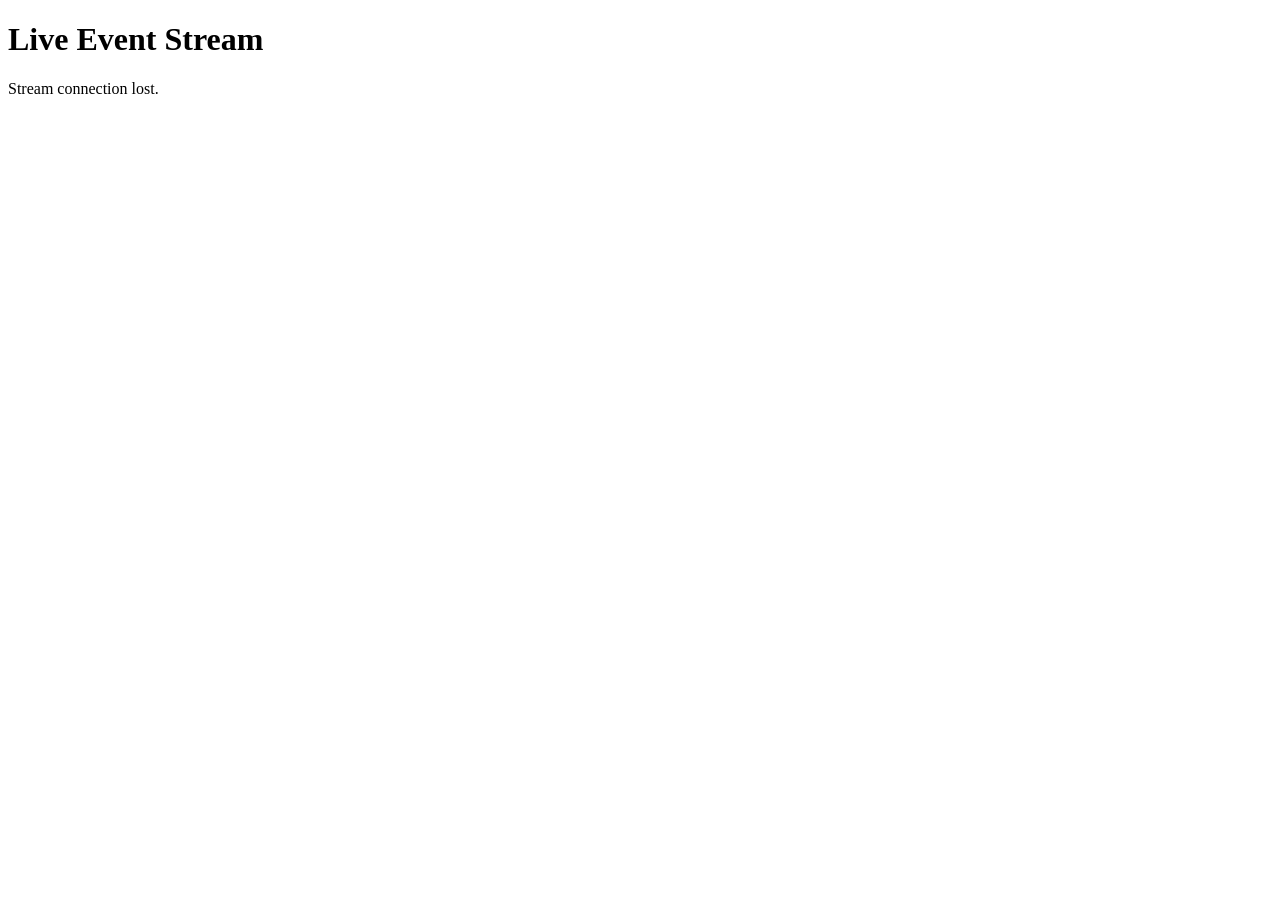
==== index.html @ 9b349e98 "1st commit" ====
<!DOCTYPE html>
<html lang="en">
<head>
  <meta charset="UTF-8" />
  <title>Streaming Events</title>
</head>
<body>
  <h1>Live Event Stream</h1>
  <div id="stream-output"></div>

  <script>
    const output = document.getElementById("stream-output");
    const source = new EventSource("http://localhost:8000/stream");

    source.onmessage = function(event) {
      const p = document.createElement("p");
      p.textContent = event.data;
      output.appendChild(p);
    };

    source.onerror = function() {
      const p = document.createElement("p");
      p.textContent = "Stream connection lost.";
      output.appendChild(p);
      source.close();
    };
  </script>
</body>
</html>
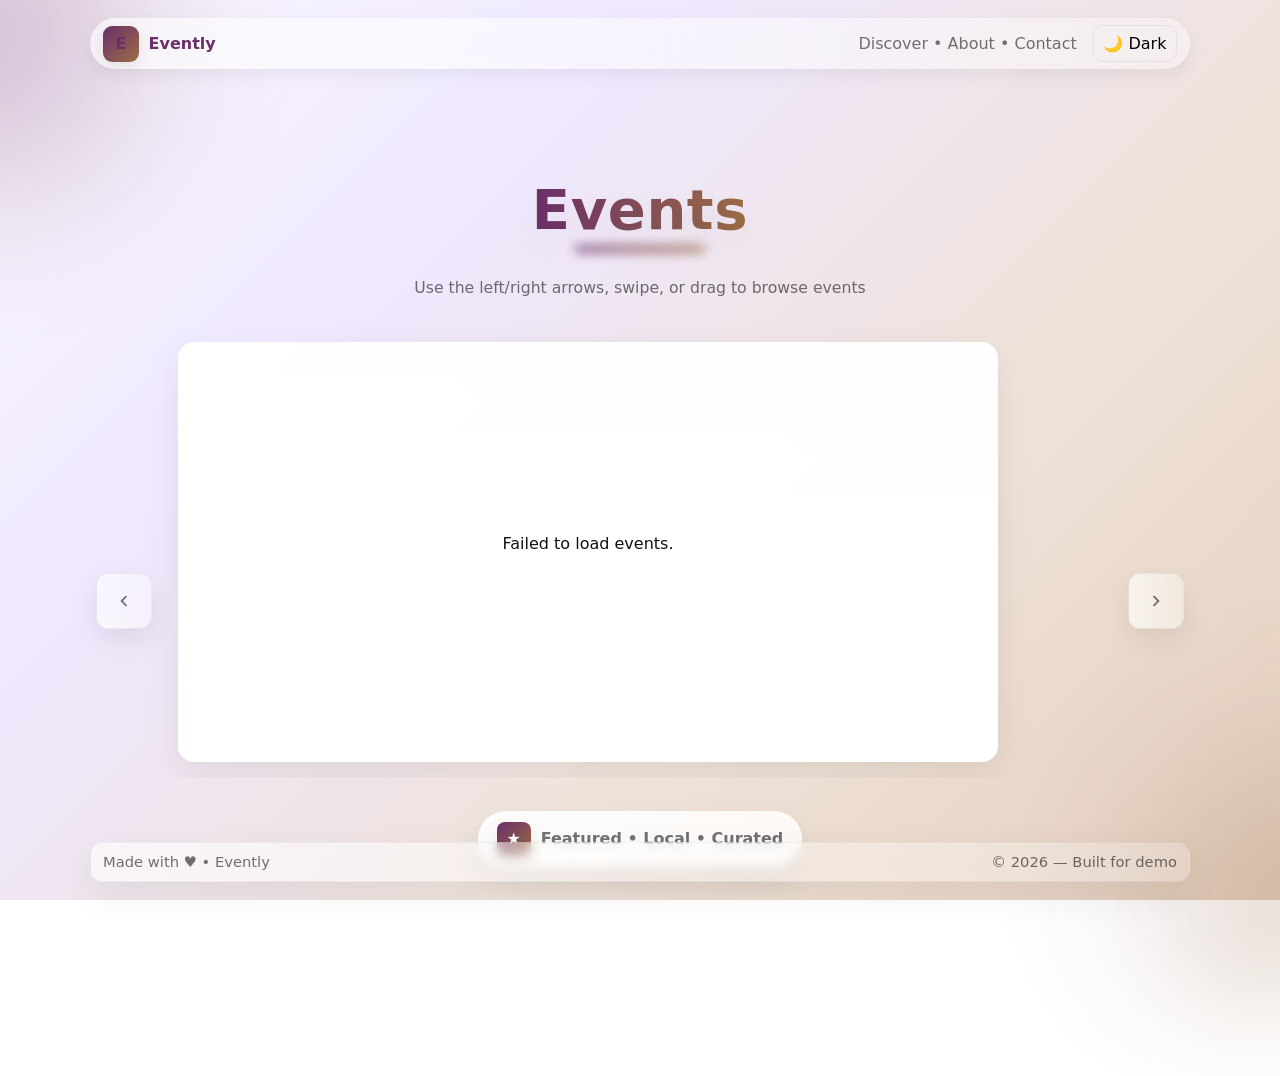
==== commit 9fc8e106: "1st commit" ====
--- a/index.html
+++ b/index.html
@@ -1,29 +1,630 @@
 <!DOCTYPE html>
 <html lang="en">
 <head>
-  <meta charset="UTF-8" />
-  <title>Streaming Events</title>
+  <meta charset="utf-8" />
+  <title>Paginated Events — Dark Mode Polished</title>
+  <meta name="viewport" content="width=device-width,initial-scale=1" />
+  <!-- Bootstrap CSS (kept for buttons, etc.) -->
+  <link href="https://cdn.jsdelivr.net/npm/bootstrap@5.3.2/dist/css/bootstrap.min.css" rel="stylesheet">
+  <style>
+    /* ====== Reset & base ====== */
+    *,*::before,*::after{box-sizing:border-box}
+    html,body{height:100%; margin:0; padding:0; -webkit-font-smoothing:antialiased; -moz-osx-font-smoothing:grayscale;}
+    html, body { overflow-y: auto; overflow-x: hidden; }
+
+    :root{
+      /* layout tokens */
+      --max-width:1100px;
+      --card-radius:16px;
+      --card-gap:1.25rem;
+      --carousel-side-padding:120px; /* updated by JS */
+
+      /* Light theme: main palette */
+      --bg-1: #fbf8ff; --bg-2: #efe8ff; --bg-3: #efe2d8; --bg-4: #e4d0bd;
+      --accent-1: #6b2f6a; --accent-2: #9b6d45;
+      --text-primary: #111111;
+      --muted-text: rgba(0,0,0,0.55);
+
+      /* Surfaces / glass */
+      --glass-bg: linear-gradient(90deg, rgba(255,255,255,0.65), rgba(255,255,255,0.38));
+      --glass-weak: linear-gradient(90deg, rgba(255,255,255,0.6), rgba(255,255,255,0.24));
+      --card-bg: linear-gradient(180deg, rgba(255,255,255,0.96), rgba(255,255,255,0.99));
+
+      /* floating accent */
+      --floating-bg: linear-gradient(90deg, rgba(255,255,255,0.92), rgba(255,255,255,0.80));
+      --floating-border: rgba(255,255,255,0.6);
+      --floating-text: var(--muted-text);
+
+      /* side arrows */
+      --side-arrow-bg: var(--glass-bg);
+      --side-arrow-border: rgba(0,0,0,0.06);
+      --side-arrow-color: var(--muted-text);
+
+      /* hero overlay / shadow */
+      --hero-overlay: linear-gradient(135deg, rgba(107,47,106,0.42) 0%, rgba(155,109,69,0.28) 60%, rgba(255,255,255,0.02) 100%);
+      --shadow: 0 12px 36px rgba(16,16,20,0.07);
+    }
+
+    /* Dark theme overrides */
+    body[data-theme="dark"]{
+      --bg-1: #070707; --bg-2: #0f0f12; --bg-3: #161616; --bg-4: #1b1b1b;
+      --accent-1: #c7b0d6; --accent-2: #8e6b50; /* softer accents in dark */
+      --text-primary: #ededed;
+      --muted-text: rgba(230,230,230,0.7);
+
+      --glass-bg: linear-gradient(90deg, rgba(255,255,255,0.04), rgba(255,255,255,0.02));
+      --glass-weak: linear-gradient(90deg, rgba(255,255,255,0.02), rgba(255,255,255,0.01));
+      --card-bg: linear-gradient(180deg, rgba(18,18,18,0.94), rgba(12,12,12,0.96));
+
+      --floating-bg: linear-gradient(90deg, rgba(22,22,22,0.82), rgba(28,28,28,0.7));
+      --floating-border: rgba(255,255,255,0.04);
+      --floating-text: rgba(230,230,230,0.9);
+
+      --side-arrow-bg: linear-gradient(90deg, rgba(22,22,22,0.72), rgba(22,22,22,0.6));
+      --side-arrow-border: rgba(255,255,255,0.04);
+      --side-arrow-color: rgba(230,230,230,0.85);
+
+      --hero-overlay: linear-gradient(135deg, rgba(0,0,0,0.55) 0%, rgba(40,40,40,0.35) 60%, rgba(0,0,0,0.02) 100%);
+      --shadow: 0 12px 36px rgba(0,0,0,0.65);
+    }
+
+    /* small transition for theme changes */
+    .theme-transition * { transition: background-color .28s ease, color .28s ease, box-shadow .28s ease, border-color .28s ease; }
+
+    /* Body, decorative blobs */
+    body {
+      font-family: system-ui, -apple-system, "Segoe UI", Roboto, "Helvetica Neue", Arial;
+      min-height:100vh;
+      color: var(--text-primary);
+      background: linear-gradient(135deg, var(--bg-1) 0%, var(--bg-2) 30%, var(--bg-3) 66%, var(--bg-4) 100%);
+      position:relative;
+    }
+    body::before, body::after { content:""; position:fixed; width:420px; height:420px; border-radius:50%; filter: blur(56px); opacity:.45; z-index:0; pointer-events:none; }
+    body::before{ left:-140px; top:-120px; background: radial-gradient(circle at 30% 30%, rgba(107,47,106,0.75), rgba(155,109,69,0.18) 50%, transparent 65%); transform:rotate(-12deg); }
+    body::after{ right:-160px; bottom:-120px; background: radial-gradient(circle at 70% 70%, rgba(155,109,69,0.65), rgba(107,47,106,0.08) 45%, transparent 70%); transform:rotate(10deg); }
+
+    /* Top strip */
+    .top-strip{
+      position: fixed; top: 18px; left: 50%; transform: translateX(-50%);
+      width: min(var(--max-width), 94vw);
+      display:flex; align-items:center; justify-content:space-between; padding:6px 12px; border-radius:999px; gap:12px; z-index:60;
+      background: var(--glass-bg);
+      box-shadow: 0 6px 18px rgba(16,16,20,0.06);
+      backdrop-filter: blur(6px);
+      border: 1px solid rgba(255,255,255,0.06);
+      color: var(--muted-text);
+    }
+    .logo{ display:flex; gap:.6rem; align-items:center; font-weight:700; color: var(--accent-1); }
+    .logo .mark{ width:36px; height:36px; border-radius:9px; background: linear-gradient(135deg,var(--accent-1),var(--accent-2)); display:inline-flex; align-items:center; justify-content:center; color:inherit; font-size:16px; box-shadow: 0 4px 14px rgba(16,16,20,0.08); }
+
+    /* Footer */
+    .footer-band{
+      position: fixed; bottom: 18px; left: 50%; transform: translateX(-50%); width: min(var(--max-width),94vw);
+      padding:8px 12px; border-radius:12px; display:flex; align-items:center; justify-content:space-between; gap:12px; z-index:60;
+      background: var(--glass-weak);
+      box-shadow: var(--shadow);
+      backdrop-filter: blur(6px);
+      border: 1px solid rgba(0,0,0,0.04);
+      color: var(--muted-text); font-size:0.92rem;
+    }
+
+    /* Page wrapper */
+    .page-wrap {
+      width: min(var(--max-width), 96vw);
+      margin: 140px auto 160px;
+      padding: 2.6rem 1.25rem;
+      display:flex; flex-direction:column; align-items:center; gap:1.1rem; z-index:5;
+    }
+
+    /* Title with proper gradient text cross-browser */
+    h1.page-title {
+      margin: 0;
+      font-weight: 800;
+      font-size: clamp(30px, 6.5vw, 56px);
+      line-height: 1;
+      letter-spacing: .6px;
+
+      background: linear-gradient(90deg, var(--accent-1), var(--accent-2));
+      -webkit-background-clip: text;
+      background-clip: text;
+      -webkit-text-fill-color: transparent;
+      color: transparent;
+
+      text-align:center;
+      padding-bottom:.6rem;
+      text-shadow: 0 12px 36px rgba(16,16,20,0.05);
+    }
+    h1.page-title::after { content:""; display:block; margin:8px auto 0; width:130px; height:6px; border-radius:999px; background: linear-gradient(90deg,var(--accent-1),var(--accent-2)); filter: blur(6px); opacity:.98; }
+
+    .subtitle { color: var(--muted-text); font-size:0.98rem; margin-top:-.2rem; margin-bottom:.6rem; text-align:center; }
+
+    /* Carousel container: JS updates --carousel-side-padding to match arrow widths */
+    .carousel-outer { width:100%; display:flex; flex-direction:column; align-items:center; gap:.9rem; position:relative; }
+    .events-carousel {
+      display:flex; gap:var(--card-gap); overflow-x:auto; scroll-snap-type:x mandatory; -webkit-overflow-scrolling:touch;
+      padding:1rem var(--carousel-side-padding); width:100%; justify-content:flex-start; scroll-behavior:smooth; -ms-overflow-style:none; scrollbar-width:none;
+      background: transparent;
+    }
+    @media (max-width:1200px) { .events-carousel { padding:1rem calc(var(--carousel-side-padding) * 0.7); } }
+    @media (max-width:900px)  { .events-carousel { padding:1rem calc(var(--carousel-side-padding) * 0.45); } }
+    @media (max-width:600px)  { .events-carousel { padding:1rem 14px; } }
+    .events-carousel::-webkit-scrollbar{ display:none; }
+
+    /* Event slide */
+    .event-slide {
+      flex:0 0 calc(100% - 2rem);
+      scroll-snap-align:center;
+      border-radius:var(--card-radius);
+      background: var(--card-bg);
+      box-shadow: var(--shadow);
+      overflow:hidden;
+      min-height:380px;
+      display:flex;
+      flex-direction:column;
+      transition: transform .28s ease, box-shadow .28s ease;
+      max-width:860px;
+      margin:0;
+    }
+    @media(min-width:1100px){ .event-slide{ flex:0 0 820px; min-height:420px; } .event-slide:hover{ transform:translateY(-8px); box-shadow: 0 20px 50px rgba(16,16,20,0.12); } }
+
+    .slide-hero { height:240px; background-size:cover; background-position:center; position:relative; display:flex; align-items:flex-end; padding:1rem; }
+    .hero-overlay { position:absolute; inset:0; background: var(--hero-overlay); pointer-events:none; mix-blend-mode:multiply; }
+    .hero-content { position:relative; z-index:2; color: white; text-shadow: 0 2px 12px rgba(0,0,0,0.45); }
+    .hero-content h3 { margin:0; font-size:1.5rem; font-weight:700; }
+    .hero-content .meta { font-size:.92rem; opacity:.95; margin-top:.18rem; }
+
+    .card-body { padding:1rem 1.15rem; display:flex; align-items:center; justify-content:center; background: transparent; color: var(--text-primary); min-height: 170px; }
+    .row-info { display:flex; gap:1rem; align-items:flex-start; justify-content:space-between; flex-wrap:wrap; width:100%; max-width:760px; padding:0.1rem 0.3rem; }
+    .row-info > .left { flex:1; min-width:200px; text-align:left; }
+    .row-info > .right { min-width:220px; max-width:300px; }
+    .transport, .hotels { margin-top:.5rem; font-size:.95rem; background: linear-gradient(90deg, rgba(107,47,106,0.04), rgba(155,109,69,0.02)); padding:.6rem; border-radius:10px; color:var(--muted-text); }
+    body[data-theme="dark"] .transport, body[data-theme="dark"] .hotels { background: rgba(255,255,255,0.02); color:var(--muted-text); }
+
+    /* hide bottom brackets/pagination/dots visually (we use side arrows) */
+    .dots, .slide-pagination { display:none !important; }
+
+    /* Side arrows styling that respects theme variables */
+    .side-arrow {
+      position: absolute;
+      top: 50%;
+      transform: translateY(-50%);
+      width:56px;
+      height:56px;
+      border-radius:12px;
+      display:flex;
+      align-items:center;
+      justify-content:center;
+      background: var(--side-arrow-bg);
+      box-shadow: 0 10px 26px rgba(16,16,20,0.08);
+      border: 1px solid var(--side-arrow-border);
+      cursor: pointer;
+      z-index:50;
+      color: var(--side-arrow-color);
+    }
+    .side-arrow.left { left: calc( (100% - min(var(--max-width), 96vw)) / 2 + 6px ); }
+    .side-arrow.right{ right: calc( (100% - min(var(--max-width), 96vw)) / 2 + 6px ); }
+    .side-arrow svg{ width:22px; height:22px; fill:currentColor; }
+    .side-arrow:active{ transform: translateY(-50%) scale(.98); }
+    @media (max-width:600px){ .side-arrow{ width:48px; height:48px; } .side-arrow.left{ left:10px } .side-arrow.right{ right:10px } }
+
+    /* Floating accent — theme-aware */
+    .floating-accent {
+      display:inline-flex;
+      align-items:center;
+      gap:10px;
+      padding:10px 18px;
+      border-radius:999px;
+      margin-top:18px;
+      margin-bottom:8px;
+      font-weight:700;
+      background: var(--floating-bg);
+      box-shadow: 0 14px 32px rgba(16,16,20,0.08);
+      border: 1px solid var(--floating-border);
+      color: var(--floating-text);
+      backdrop-filter: blur(6px) saturate(120%);
+      transition: transform .22s ease, box-shadow .22s ease;
+      z-index: 40;
+    }
+    .floating-accent:hover { transform: translateY(-4px); box-shadow: 0 20px 46px rgba(16,16,20,0.12); }
+    .floating-accent .icon {
+      width:34px; height:34px; border-radius:8px; display:inline-flex; align-items:center; justify-content:center;
+      background: linear-gradient(135deg, var(--accent-1), var(--accent-2));
+      color: white; font-weight:800; box-shadow: 0 6px 18px rgba(16,16,20,0.08);
+    }
+    @media (max-width:900px) { .floating-accent { width:85%; justify-content:center; gap:8px; padding:8px 14px; } .floating-accent .icon { width:30px; height:30px; } }
+
+    /* focus styles for accessibility */
+    :focus { outline: 3px solid rgba(107,47,106,0.12); outline-offset: 3px; border-radius:6px; }
+    img{ max-width:100%; height:auto; display:block; }
+  </style>
 </head>
 <body>
-  <h1>Live Event Stream</h1>
-  <div id="stream-output"></div>
+  <!-- top micro-navbar -->
+  <div class="top-strip" role="banner" aria-hidden="false">
+    <div style="display:flex;align-items:center;gap:.6rem">
+      <div class="logo" aria-hidden="false">
+        <span class="mark">E</span>
+        <span style="font-weight:700; color:var(--accent-1)">Evently</span>
+      </div>
+    </div>
+
+    <div style="display:flex; align-items:center; gap:1rem;">
+      <div class="top-links" aria-hidden="false">Discover • About • Contact</div>
+
+      <!-- Theme toggle -->
+      <button id="themeToggle" class="theme-btn" aria-pressed="false" title="Toggle dark mode" style="border-radius:10px;padding:.35rem .6rem;background:transparent;border:1px solid rgba(0,0,0,0.06);">
+        <span id="themeIcon">🌙</span>
+        <span id="themeLabel">Dark</span>
+      </button>
+    </div>
+  </div>
+
+  <!-- main content -->
+  <div class="page-wrap" role="main">
+    <h1 class="page-title">Events</h1>
+    <div class="subtitle">Use the left/right arrows, swipe, or drag to browse events</div>
+
+    <div class="carousel-outer" aria-label="Events carousel area">
+      <!-- left side arrow -->
+      <button id="prevBtn" class="side-arrow left" aria-label="Previous event">
+        <svg viewBox="0 0 24 24" aria-hidden="true"><path d="M15.41 7.41 14 6l-6 6 6 6 1.41-1.41L10.83 12z"/></svg>
+      </button>
+
+      <!-- Carousel -->
+      <div id="carousel" class="events-carousel" aria-live="polite" tabindex="0"></div>
+
+      <!-- right side arrow -->
+      <button id="nextBtn" class="side-arrow right" aria-label="Next event">
+        <svg viewBox="0 0 24 24" aria-hidden="true"><path d="M8.59 16.59 13.17 12 8.59 7.41 10 6l6 6-6 6z"/></svg>
+      </button>
+
+      <!-- floating accent -->
+      <div class="floating-accent" role="note" aria-hidden="false">
+        <span class="icon" aria-hidden="true">★</span>
+        <span>Featured • Local • Curated</span>
+      </div>
+
+      <!-- hidden but present for logic/accessibility -->
+      <div id="dots" class="dots" aria-hidden="true"></div>
+      <div id="slidePagination" class="slide-pagination" aria-hidden="true"></div>
+    </div>
+  </div>
+
+  <!-- footer band -->
+  <div class="footer-band" role="contentinfo" aria-hidden="false">
+    <div>Made with ♥ • Evently</div>
+    <div class="footer-right">© <span id="yr"></span> — Built for demo</div>
+  </div>
+
+  <!-- Bootstrap JS -->
+  <script src="https://cdn.jsdelivr.net/npm/bootstrap@5.3.2/dist/js/bootstrap.bundle.min.js"></script>
 
   <script>
-    const output = document.getElementById("stream-output");
-    const source = new EventSource("http://localhost:8000/stream");
-
-    source.onmessage = function(event) {
-      const p = document.createElement("p");
-      p.textContent = event.data;
-      output.appendChild(p);
-    };
-
-    source.onerror = function() {
-      const p = document.createElement("p");
-      p.textContent = "Stream connection lost.";
-      output.appendChild(p);
-      source.close();
-    };
+    // small helpers
+    document.getElementById('yr').textContent = new Date().getFullYear();
+    function escapeHtml(text) {
+      if (text === null || text === undefined) return '';
+      return String(text).replaceAll('&','&amp;').replaceAll('<','&lt;').replaceAll('>','&gt;').replaceAll('"','&quot;').replaceAll("'", '&#39;');
+    }
+    function escapeAttr(text) {
+      if (text === null || text === undefined) return '#';
+      return String(text).replaceAll('"','%22').replaceAll("'", '%27').replaceAll(' ','%20');
+    }
+
+    // THEME: initialize and toggle (updates data-theme on body)
+    (function themeInit(){
+      const body = document.body;
+      const btn = document.getElementById('themeToggle');
+      const icon = document.getElementById('themeIcon');
+      const label = document.getElementById('themeLabel');
+
+      const saved = localStorage.getItem('site-theme');
+      const prefersDark = window.matchMedia && window.matchMedia('(prefers-color-scheme: dark)').matches;
+      const initial = saved ? saved : (prefersDark ? 'dark' : 'light');
+
+      setTheme(initial, false);
+
+      btn.addEventListener('click', () => {
+        const newTheme = document.body.getAttribute('data-theme') === 'dark' ? 'light' : 'dark';
+        setTheme(newTheme, true);
+        // re-apply side padding after theme switch (in case arrow sizes change)
+        setTimeout(() => applySidePadding(), 60);
+      });
+
+      function setTheme(theme, withTransition) {
+        if (withTransition) {
+          document.documentElement.classList.add('theme-transition');
+          window.setTimeout(()=> document.documentElement.classList.remove('theme-transition'), 330);
+        }
+        if (theme === 'dark') {
+          body.setAttribute('data-theme','dark');
+          btn.setAttribute('aria-pressed','true');
+          icon.textContent = '☀️';
+          label.textContent = 'Light';
+        } else {
+          body.removeAttribute('data-theme');
+          btn.setAttribute('aria-pressed','false');
+          icon.textContent = '🌙';
+          label.textContent = 'Dark';
+        }
+        try { localStorage.setItem('site-theme', theme); } catch(e){ }
+      }
+    })();
+
+    // APP: elements & state
+    const carousel = document.getElementById('carousel');
+    const prevBtn = document.getElementById('prevBtn');
+    const nextBtn = document.getElementById('nextBtn');
+    const dotsWrap = document.getElementById('dots');
+    const slidePagination = document.getElementById('slidePagination');
+
+    let currentPage = 1, pageSize = 10, totalPages = 1, slides = [], activeIndex = 0, pointerOverCarousel = false;
+
+    carousel.addEventListener('pointerenter', () => pointerOverCarousel = true);
+    carousel.addEventListener('pointerleave', () => pointerOverCarousel = false);
+
+    function buildThresholdList() { const t=[]; for(let i=0;i<=100;i++) t.push(i/100); return t; }
+
+    // IntersectionObserver to keep active index in sync
+    function attachIO() {
+      if (window._io) { window._io.disconnect(); window._io = null; }
+      const items = Array.from(carousel.children);
+      if (!items.length) return;
+      const ioLocal = new IntersectionObserver((entries) => {
+        let best = null;
+        entries.forEach(e => { if (!best || e.intersectionRatio > best.intersectionRatio) best = e; });
+        if (best) {
+          const idx = items.indexOf(best.target);
+          if (idx >= 0 && idx !== activeIndex) {
+            activeIndex = idx; updateDots(); updateSlidePagination(); updateControls();
+          }
+        }
+      }, { root: carousel, threshold: buildThresholdList() });
+      items.forEach(el => ioLocal.observe(el));
+      window._io = ioLocal;
+    }
+
+    // compute and apply carousel internal side padding so first/last slides are fully visible
+    function applySidePadding() {
+      const arrowLeft = prevBtn.getBoundingClientRect();
+      const arrowRight = nextBtn.getBoundingClientRect();
+      const gap = 12;
+      const arrowWidth = Math.max(arrowLeft.width || 56, arrowRight.width || 56);
+      const sidePad = Math.max(arrowWidth + gap, 24);
+      document.documentElement.style.setProperty('--carousel-side-padding', sidePad + 'px');
+
+      setTimeout(()=>{
+        if (!carousel.children.length) return;
+        scrollToSlide(activeIndex, false);
+      }, 40);
+    }
+
+    // load server page and render up to 10 slides
+    async function loadPage(page = 1, size = 10) {
+      try {
+        const res = await fetch(`/events?page=${page}&size=${size}`);
+        const data = await res.json();
+
+        currentPage = data.page || page;
+        totalPages = data.pages || (data.totalPages || 1);
+        slides = (data.events || []).slice(0, size);
+        activeIndex = 0;
+
+        renderSlides();
+        updateControls();
+        renderSlidePagination();
+        applySidePadding();
+      } catch (err) {
+        console.error('Failed to load events', err);
+        carousel.innerHTML = '<div class="event-slide p-3"><div class="card-body"><p>Failed to load events.</p></div></div>';
+        slidePagination.innerHTML = '';
+        dotsWrap.innerHTML = '';
+      }
+    }
+
+    function renderSlides() {
+      carousel.innerHTML = '';
+      dotsWrap.innerHTML = '';
+
+      if (!slides.length) {
+        carousel.innerHTML = '<div class="event-slide p-3"><div class="card-body"><p>No events found.</p></div></div>';
+        return;
+      }
+
+      slides.forEach((ev, idx) => {
+        const slide = document.createElement('article');
+        slide.className = 'event-slide';
+        const heroImage = ev.image || ev.imageUrl || 'https://images.unsplash.com/photo-1504384308090-c894fdcc538d?auto=format&fit=crop&w=1600&q=60';
+
+        slide.innerHTML = `
+          <div class="slide-hero" style="background-image:url('${escapeHtml(heroImage)}')">
+            <div class="hero-overlay"></div>
+            <div class="hero-content">
+              <div style="display:flex; gap:.6rem; align-items:center;">
+                <span style="background: rgba(255,255,255,0.18); padding:.22rem .5rem; border-radius:999px; font-size:.82rem; color:white;">${escapeHtml(ev.location || 'Unknown')}</span>
+              </div>
+              <h3>${escapeHtml(ev.name || 'Untitled event')}</h3>
+              <div class="meta">${escapeHtml(ev.date?.startAt || ev.date?.customDate || ev.date || '')}</div>
+            </div>
+          </div>
+
+          <div class="card-body">
+            <div class="row-info">
+              <div class="left">
+                <p class="desc">${escapeHtml(ev.description || '').slice(0, 600)}${(ev.description && ev.description.length > 600) ? '…' : ''}</p>
+                <a href="${escapeAttr(ev.url || '#')}" class="btn btn-sm btn-outline-primary btn-more" target="_blank" rel="noopener">More info</a>
+              </div>
+
+              <div class="right">
+                <div class="transport">
+                  <h6>🚦 Possible transport</h6>
+                  <ul>
+                    <li>🚋 Tramway: Nearby stop for ${escapeHtml(ev.location || 'the area')}</li>
+                    <li>🚕 Taxi: Available around ${escapeHtml(ev.location || 'the area')}</li>
+                    <li>🚌 Bus: Lines passing close to ${escapeHtml(ev.location || 'the venue')}</li>
+                  </ul>
+                </div>
+
+                <div class="hotels" style="margin-top:.6rem;">
+                  <h6>🏨 Hotels nearby</h6>
+                  <ul>
+                    <li>${escapeHtml(ev.hotels?.[0] || 'Hotel A (500m)')}</li>
+                    <li>${escapeHtml(ev.hotels?.[1] || 'Hotel B (1km)')}</li>
+                    <li>${escapeHtml(ev.hotels?.[2] || 'Hotel C (1.5km)')}</li>
+                  </ul>
+                </div>
+              </div>
+            </div>
+          </div>
+        `;
+
+        carousel.appendChild(slide);
+
+        const dot = document.createElement('button');
+        dot.className = 'dot';
+        dot.setAttribute('aria-label', 'Go to slide ' + (idx + 1));
+        dot.addEventListener('click', () => scrollToSlide(idx, true));
+        dotsWrap.appendChild(dot);
+      });
+
+      attachIO();
+      updateDots();
+      updateSlidePagination();
+    }
+
+    // Render slide-number pagination (logical)
+    function renderSlidePagination() {
+      slidePagination.innerHTML = '';
+      if (!slides.length) return;
+      for (let i = 0; i < slides.length; i++) {
+        const btn = document.createElement('button');
+        btn.className = 'page-num';
+        btn.textContent = String(i + 1);
+        btn.dataset.idx = String(i);
+        btn.addEventListener('click', () => { scrollToSlide(i, true); });
+        slidePagination.appendChild(btn);
+      }
+
+      const nextBtnEl = document.createElement('button');
+      nextBtnEl.className = 'page-next';
+      nextBtnEl.textContent = 'Next';
+      nextBtnEl.addEventListener('click', () => {
+        if (currentPage < totalPages) {
+          loadPage(currentPage + 1, pageSize).then(() => scrollToSlide(0, true));
+        }
+      });
+      if (typeof totalPages === 'number' && currentPage >= totalPages) nextBtnEl.disabled = true;
+      slidePagination.appendChild(nextBtnEl);
+
+      updateSlidePagination();
+    }
+
+    function updateSlidePagination() {
+      const nums = Array.from(slidePagination.querySelectorAll('.page-num'));
+      nums.forEach((b, i) => b.classList.toggle('active', i === activeIndex));
+      const nextEl = slidePagination.querySelector('.page-next');
+      if (nextEl) nextEl.disabled = (typeof totalPages === 'number') ? (currentPage >= totalPages) : false;
+    }
+
+    function scrollToSlide(index, smooth = true) {
+      const items = Array.from(carousel.children);
+      if (!items.length) return;
+      index = Math.max(0, Math.min(index, items.length - 1));
+      const node = items[index];
+      node.scrollIntoView({ behavior: smooth ? 'smooth' : 'auto', inline: 'center', block: 'nearest' });
+      activeIndex = index;
+      updateDots(); updateSlidePagination(); updateControls();
+    }
+
+    function updateDots() { const dots = Array.from(dotsWrap.children); dots.forEach((d,i) => d.classList.toggle('active', i === activeIndex)); }
+    function updateControls() { prevBtn.disabled = activeIndex === 0 && currentPage === 1; nextBtn.disabled = activeIndex === (slides.length - 1) && currentPage >= totalPages; }
+
+    // prev/next arrow handlers
+    prevBtn.addEventListener('click', () => {
+      if (activeIndex > 0) scrollToSlide(activeIndex - 1, true);
+      else if (currentPage > 1) loadPage(currentPage - 1, pageSize);
+    });
+    nextBtn.addEventListener('click', () => {
+      if (activeIndex < slides.length - 1) scrollToSlide(activeIndex + 1, true);
+      else if (currentPage < totalPages) loadPage(currentPage + 1, pageSize);
+    });
+
+    // pointer drag: same behavior, snap to nearest
+    (function addDragToScroll(el){
+      let isDown=false, startX=0, startScrollLeft=0;
+      el.addEventListener('pointerdown', (e)=>{ isDown=true; el.setPointerCapture(e.pointerId); startX=e.clientX; startScrollLeft=el.scrollLeft; el.style.scrollBehavior='auto'; });
+      el.addEventListener('pointermove', (e)=>{ if(!isDown) return; const dx=e.clientX-startX; el.scrollLeft=startScrollLeft-dx; });
+      el.addEventListener('pointerup', (e)=>{ if(!isDown) return; isDown=false; try{el.releasePointerCapture(e.pointerId)}catch{} snapToNearest(el); el.style.scrollBehavior='smooth'; });
+      el.addEventListener('pointercancel', ()=>{ isDown=false; el.style.scrollBehavior='smooth'; snapToNearest(el); });
+      el.addEventListener('keydown', (e)=>{ if(e.key==='ArrowLeft'){ prevBtn.click(); e.preventDefault(); } if(e.key==='ArrowRight'){ nextBtn.click(); e.preventDefault(); } });
+
+      function snapToNearest(container){
+        const children = Array.from(container.children);
+        if(!children.length) return;
+        const center = container.scrollLeft + container.clientWidth/2;
+        let closestIdx = 0, minDist = Infinity;
+        children.forEach((c, idx)=>{ const cCenter = c.offsetLeft + c.offsetWidth/2; const dist = Math.abs(center - cCenter); if(dist < minDist){ minDist = dist; closestIdx = idx; } });
+        scrollToSlide(closestIdx, true);
+      }
+    })(carousel);
+
+    // wheel/trackpad only while hovering carousel, maps vertical scroll to slide-jump (throttled)
+    let wheelLock = false, wheelTimer = null;
+    carousel.addEventListener('wheel', (e) => {
+      if (!pointerOverCarousel) return;
+      if (Math.abs(e.deltaX) > Math.abs(e.deltaY)) return;
+      e.preventDefault();
+      if (wheelLock) return;
+      if (e.deltaY > 6) {
+        if (activeIndex < slides.length - 1) scrollToSlide(activeIndex + 1, true);
+        else if (currentPage < totalPages) loadPage(currentPage + 1, pageSize);
+      } else if (e.deltaY < -6) {
+        if (activeIndex > 0) scrollToSlide(activeIndex - 1, true);
+        else if (currentPage > 1) loadPage(currentPage - 1, pageSize);
+      }
+      wheelLock = true; clearTimeout(wheelTimer); wheelTimer = setTimeout(()=> wheelLock = false, 220);
+    }, { passive: false });
+
+    // scroll debounce for dot sync
+    let scrollDebounce = null;
+    carousel.addEventListener('scroll', () => {
+      clearTimeout(scrollDebounce);
+      scrollDebounce = setTimeout(() => {
+        const children = Array.from(carousel.children);
+        if (!children.length) return;
+        const center = carousel.scrollLeft + carousel.clientWidth / 2;
+        let closestIdx = 0, minDist = Infinity;
+        children.forEach((c, idx) => {
+          const cCenter = c.offsetLeft + c.offsetWidth / 2;
+          const dist = Math.abs(center - cCenter);
+          if (dist < minDist) { minDist = dist; closestIdx = idx; }
+        });
+        if (closestIdx !== activeIndex) { activeIndex = closestIdx; updateDots(); updateSlidePagination(); updateControls(); }
+      }, 60);
+    });
+
+    // helpers to sanitize content
+    function escapeHtml(text) {
+      if (text === null || text === undefined) return '';
+      return String(text).replaceAll('&','&amp;').replaceAll('<','&lt;').replaceAll('>','&gt;').replaceAll('"','&quot;').replaceAll("'", '&#39;');
+    }
+    function escapeAttr(text) {
+      if (text === null || text === undefined) return '#';
+      return String(text).replaceAll('"','%22').replaceAll("'", '%27').replaceAll(' ','%20');
+    }
+
+    // on window resize reapply padding
+    let resizeTimer;
+    window.addEventListener('resize', () => {
+      clearTimeout(resizeTimer);
+      resizeTimer = setTimeout(() => applySidePadding(), 120);
+    });
+
+    // initial load - page 1, pageSize 10
+    loadPage(1, pageSize);
+    window.loadPage = loadPage;
+    // ensure side padding is applied if buttons are loaded before slides
+    window.addEventListener('load', ()=> setTimeout(()=> applySidePadding(), 80));
   </script>
 </body>
 </html>
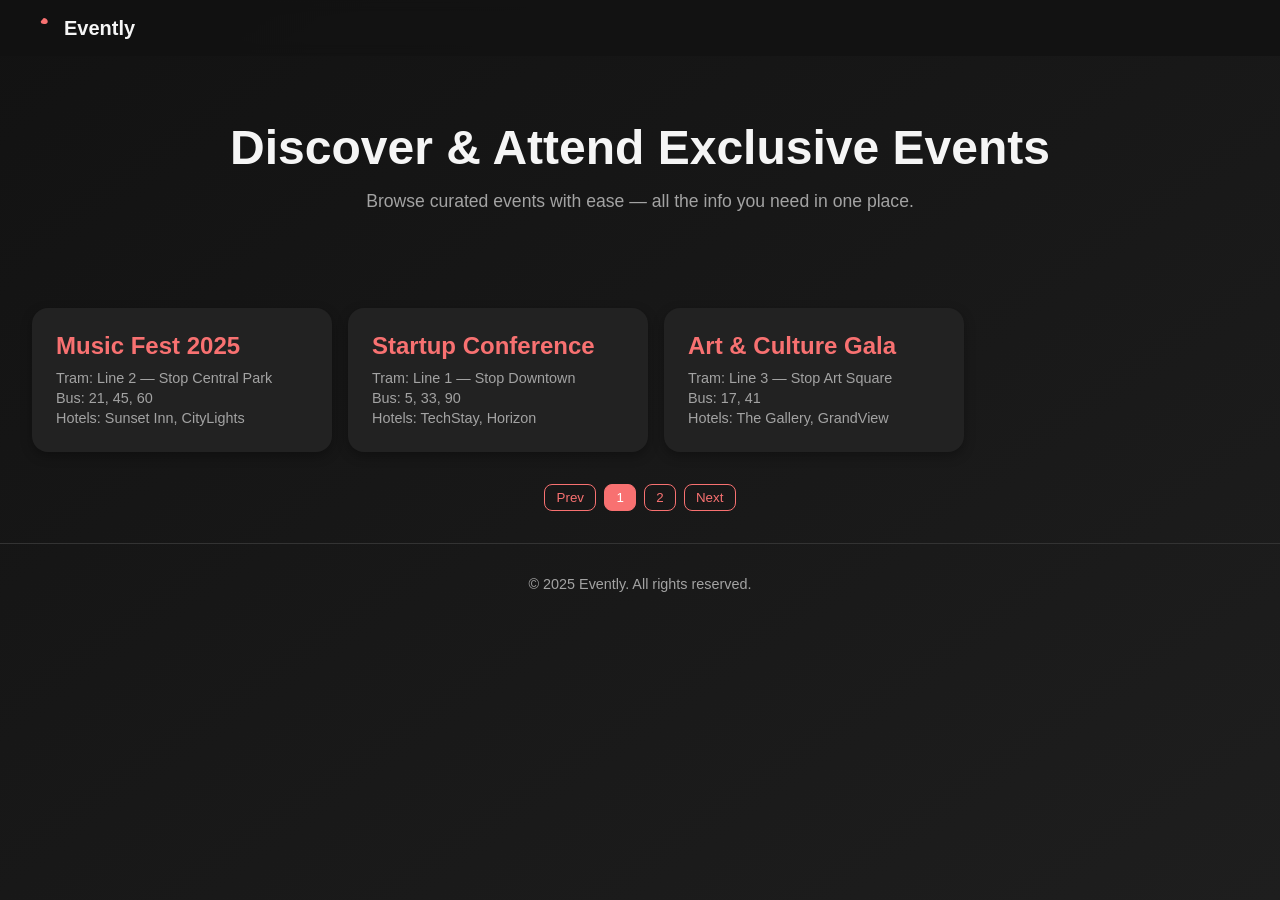
==== commit 93776f17: "testing elastic cloud" ====
--- a/index.html
+++ b/index.html
@@ -1,630 +1,195 @@
 <!DOCTYPE html>
 <html lang="en">
 <head>
-  <meta charset="utf-8" />
-  <title>Paginated Events — Dark Mode Polished</title>
-  <meta name="viewport" content="width=device-width,initial-scale=1" />
-  <!-- Bootstrap CSS (kept for buttons, etc.) -->
-  <link href="https://cdn.jsdelivr.net/npm/bootstrap@5.3.2/dist/css/bootstrap.min.css" rel="stylesheet">
+  <meta charset="UTF-8" />
+  <meta name="viewport" content="width=device-width, initial-scale=1.0" />
+  <title>Evently</title>
+  <link rel="icon" type="image/svg+xml" href="data:image/svg+xml,<svg xmlns='http://www.w3.org/2000/svg' viewBox='0 0 24 24'><path fill='%23f87171' d='M12 2c1.5 0 3 1 3.5 2.5S16 8 12 8s-3.5-3.5-2.5-3.5S10.5 2 12 2z'/></svg>">
   <style>
-    /* ====== Reset & base ====== */
-    *,*::before,*::after{box-sizing:border-box}
-    html,body{height:100%; margin:0; padding:0; -webkit-font-smoothing:antialiased; -moz-osx-font-smoothing:grayscale;}
-    html, body { overflow-y: auto; overflow-x: hidden; }
+    :root {
+      --accent: #f87171;
+      --accent-dark: #dc2626;
+      --bg-main: #121212;
+      --bg-secondary: #1e1e1e;
+      --text: #f5f5f5;
+      --muted: #a3a3a3;
+    }
+    * {box-sizing: border-box; margin: 0; padding: 0;}
+    body {
+      font-family: 'Inter', sans-serif;
+      background: linear-gradient(145deg, var(--bg-main), var(--bg-secondary));
+      color: var(--text);
+      overflow-x: hidden;
+      min-height: 100vh;
+      display: flex;
+      flex-direction: column;
+    }
+    header {
+      display: flex;
+      align-items: center;
+      justify-content: space-between;
+      padding: 1rem 2rem;
+      background: rgba(18, 18, 18, 0.85);
+      backdrop-filter: blur(6px);
+      position: sticky;
+      top: 0;
+      z-index: 10;
+    }
+    .logo {
+      display: flex;
+      align-items: center;
+      gap: 0.5rem;
+      font-weight: 600;
+      font-size: 1.25rem;
+    }
+    .logo svg {width: 24px; height: 24px; fill: var(--accent);}
+    .hero {
+      padding: 4rem 2rem;
+      text-align: center;
+      background: none;
+    }
+    .hero h1 {
+      font-size: 3rem;
+      font-weight: 700;
+      margin-bottom: 1rem;
+    }
+    .hero p {color: var(--muted); font-size: 1.1rem;}
 
-    :root{
-      /* layout tokens */
-      --max-width:1100px;
-      --card-radius:16px;
-      --card-gap:1.25rem;
-      --carousel-side-padding:120px; /* updated by JS */
-
-      /* Light theme: main palette */
-      --bg-1: #fbf8ff; --bg-2: #efe8ff; --bg-3: #efe2d8; --bg-4: #e4d0bd;
-      --accent-1: #6b2f6a; --accent-2: #9b6d45;
-      --text-primary: #111111;
-      --muted-text: rgba(0,0,0,0.55);
-
-      /* Surfaces / glass */
-      --glass-bg: linear-gradient(90deg, rgba(255,255,255,0.65), rgba(255,255,255,0.38));
-      --glass-weak: linear-gradient(90deg, rgba(255,255,255,0.6), rgba(255,255,255,0.24));
-      --card-bg: linear-gradient(180deg, rgba(255,255,255,0.96), rgba(255,255,255,0.99));
-
-      /* floating accent */
-      --floating-bg: linear-gradient(90deg, rgba(255,255,255,0.92), rgba(255,255,255,0.80));
-      --floating-border: rgba(255,255,255,0.6);
-      --floating-text: var(--muted-text);
-
-      /* side arrows */
-      --side-arrow-bg: var(--glass-bg);
-      --side-arrow-border: rgba(0,0,0,0.06);
-      --side-arrow-color: var(--muted-text);
-
-      /* hero overlay / shadow */
-      --hero-overlay: linear-gradient(135deg, rgba(107,47,106,0.42) 0%, rgba(155,109,69,0.28) 60%, rgba(255,255,255,0.02) 100%);
-      --shadow: 0 12px 36px rgba(16,16,20,0.07);
+    .carousel {
+      display: flex;
+      overflow-x: auto;
+      scroll-snap-type: x mandatory;
+      scroll-behavior: smooth;
+      gap: 1rem;
+      padding: 2rem;
     }
-
-    /* Dark theme overrides */
-    body[data-theme="dark"]{
-      --bg-1: #070707; --bg-2: #0f0f12; --bg-3: #161616; --bg-4: #1b1b1b;
-      --accent-1: #c7b0d6; --accent-2: #8e6b50; /* softer accents in dark */
-      --text-primary: #ededed;
-      --muted-text: rgba(230,230,230,0.7);
-
-      --glass-bg: linear-gradient(90deg, rgba(255,255,255,0.04), rgba(255,255,255,0.02));
-      --glass-weak: linear-gradient(90deg, rgba(255,255,255,0.02), rgba(255,255,255,0.01));
-      --card-bg: linear-gradient(180deg, rgba(18,18,18,0.94), rgba(12,12,12,0.96));
-
-      --floating-bg: linear-gradient(90deg, rgba(22,22,22,0.82), rgba(28,28,28,0.7));
-      --floating-border: rgba(255,255,255,0.04);
-      --floating-text: rgba(230,230,230,0.9);
-
-      --side-arrow-bg: linear-gradient(90deg, rgba(22,22,22,0.72), rgba(22,22,22,0.6));
-      --side-arrow-border: rgba(255,255,255,0.04);
-      --side-arrow-color: rgba(230,230,230,0.85);
-
-      --hero-overlay: linear-gradient(135deg, rgba(0,0,0,0.55) 0%, rgba(40,40,40,0.35) 60%, rgba(0,0,0,0.02) 100%);
-      --shadow: 0 12px 36px rgba(0,0,0,0.65);
+    .event-card {
+      flex: 0 0 300px;
+      scroll-snap-align: center;
+      background: #222;
+      border-radius: 1rem;
+      box-shadow: 0 4px 12px rgba(0,0,0,0.3);
+      padding: 1.5rem;
+      transition: transform 0.3s;
     }
-
-    /* small transition for theme changes */
-    .theme-transition * { transition: background-color .28s ease, color .28s ease, box-shadow .28s ease, border-color .28s ease; }
-
-    /* Body, decorative blobs */
-    body {
-      font-family: system-ui, -apple-system, "Segoe UI", Roboto, "Helvetica Neue", Arial;
-      min-height:100vh;
-      color: var(--text-primary);
-      background: linear-gradient(135deg, var(--bg-1) 0%, var(--bg-2) 30%, var(--bg-3) 66%, var(--bg-4) 100%);
-      position:relative;
+    .event-card:hover {transform: translateY(-5px);}
+    .event-card h2 {color: var(--accent); margin-bottom: 0.5rem;}
+    .event-card p {color: var(--muted); font-size: 0.9rem; line-height: 1.4;}
+    .pagination {
+      display: flex;
+      justify-content: center;
+      gap: 0.5rem;
+      margin-bottom: 2rem;
     }
-    body::before, body::after { content:""; position:fixed; width:420px; height:420px; border-radius:50%; filter: blur(56px); opacity:.45; z-index:0; pointer-events:none; }
-    body::before{ left:-140px; top:-120px; background: radial-gradient(circle at 30% 30%, rgba(107,47,106,0.75), rgba(155,109,69,0.18) 50%, transparent 65%); transform:rotate(-12deg); }
-    body::after{ right:-160px; bottom:-120px; background: radial-gradient(circle at 70% 70%, rgba(155,109,69,0.65), rgba(107,47,106,0.08) 45%, transparent 70%); transform:rotate(10deg); }
-
-    /* Top strip */
-    .top-strip{
-      position: fixed; top: 18px; left: 50%; transform: translateX(-50%);
-      width: min(var(--max-width), 94vw);
-      display:flex; align-items:center; justify-content:space-between; padding:6px 12px; border-radius:999px; gap:12px; z-index:60;
-      background: var(--glass-bg);
-      box-shadow: 0 6px 18px rgba(16,16,20,0.06);
-      backdrop-filter: blur(6px);
-      border: 1px solid rgba(255,255,255,0.06);
-      color: var(--muted-text);
+    .pagination button {
+      background: transparent;
+      border: 1px solid var(--accent);
+      color: var(--accent);
+      border-radius: 0.5rem;
+      padding: 0.3rem 0.7rem;
+      cursor: pointer;
+      transition: all 0.2s;
     }
-    .logo{ display:flex; gap:.6rem; align-items:center; font-weight:700; color: var(--accent-1); }
-    .logo .mark{ width:36px; height:36px; border-radius:9px; background: linear-gradient(135deg,var(--accent-1),var(--accent-2)); display:inline-flex; align-items:center; justify-content:center; color:inherit; font-size:16px; box-shadow: 0 4px 14px rgba(16,16,20,0.08); }
-
-    /* Footer */
-    .footer-band{
-      position: fixed; bottom: 18px; left: 50%; transform: translateX(-50%); width: min(var(--max-width),94vw);
-      padding:8px 12px; border-radius:12px; display:flex; align-items:center; justify-content:space-between; gap:12px; z-index:60;
-      background: var(--glass-weak);
-      box-shadow: var(--shadow);
-      backdrop-filter: blur(6px);
-      border: 1px solid rgba(0,0,0,0.04);
-      color: var(--muted-text); font-size:0.92rem;
+    .pagination button.active, .pagination button:hover {
+      background: var(--accent);
+      color: #fff;
     }
-
-    /* Page wrapper */
-    .page-wrap {
-      width: min(var(--max-width), 96vw);
-      margin: 140px auto 160px;
-      padding: 2.6rem 1.25rem;
-      display:flex; flex-direction:column; align-items:center; gap:1.1rem; z-index:5;
+    footer {
+      text-align: center;
+      padding: 2rem;
+      color: var(--muted);
+      font-size: 0.9rem;
+      border-top: 1px solid #333;
     }
-
-    /* Title with proper gradient text cross-browser */
-    h1.page-title {
-      margin: 0;
-      font-weight: 800;
-      font-size: clamp(30px, 6.5vw, 56px);
-      line-height: 1;
-      letter-spacing: .6px;
-
-      background: linear-gradient(90deg, var(--accent-1), var(--accent-2));
-      -webkit-background-clip: text;
-      background-clip: text;
-      -webkit-text-fill-color: transparent;
-      color: transparent;
-
-      text-align:center;
-      padding-bottom:.6rem;
-      text-shadow: 0 12px 36px rgba(16,16,20,0.05);
-    }
-    h1.page-title::after { content:""; display:block; margin:8px auto 0; width:130px; height:6px; border-radius:999px; background: linear-gradient(90deg,var(--accent-1),var(--accent-2)); filter: blur(6px); opacity:.98; }
-
-    .subtitle { color: var(--muted-text); font-size:0.98rem; margin-top:-.2rem; margin-bottom:.6rem; text-align:center; }
-
-    /* Carousel container: JS updates --carousel-side-padding to match arrow widths */
-    .carousel-outer { width:100%; display:flex; flex-direction:column; align-items:center; gap:.9rem; position:relative; }
-    .events-carousel {
-      display:flex; gap:var(--card-gap); overflow-x:auto; scroll-snap-type:x mandatory; -webkit-overflow-scrolling:touch;
-      padding:1rem var(--carousel-side-padding); width:100%; justify-content:flex-start; scroll-behavior:smooth; -ms-overflow-style:none; scrollbar-width:none;
-      background: transparent;
-    }
-    @media (max-width:1200px) { .events-carousel { padding:1rem calc(var(--carousel-side-padding) * 0.7); } }
-    @media (max-width:900px)  { .events-carousel { padding:1rem calc(var(--carousel-side-padding) * 0.45); } }
-    @media (max-width:600px)  { .events-carousel { padding:1rem 14px; } }
-    .events-carousel::-webkit-scrollbar{ display:none; }
-
-    /* Event slide */
-    .event-slide {
-      flex:0 0 calc(100% - 2rem);
-      scroll-snap-align:center;
-      border-radius:var(--card-radius);
-      background: var(--card-bg);
-      box-shadow: var(--shadow);
-      overflow:hidden;
-      min-height:380px;
-      display:flex;
-      flex-direction:column;
-      transition: transform .28s ease, box-shadow .28s ease;
-      max-width:860px;
-      margin:0;
-    }
-    @media(min-width:1100px){ .event-slide{ flex:0 0 820px; min-height:420px; } .event-slide:hover{ transform:translateY(-8px); box-shadow: 0 20px 50px rgba(16,16,20,0.12); } }
-
-    .slide-hero { height:240px; background-size:cover; background-position:center; position:relative; display:flex; align-items:flex-end; padding:1rem; }
-    .hero-overlay { position:absolute; inset:0; background: var(--hero-overlay); pointer-events:none; mix-blend-mode:multiply; }
-    .hero-content { position:relative; z-index:2; color: white; text-shadow: 0 2px 12px rgba(0,0,0,0.45); }
-    .hero-content h3 { margin:0; font-size:1.5rem; font-weight:700; }
-    .hero-content .meta { font-size:.92rem; opacity:.95; margin-top:.18rem; }
-
-    .card-body { padding:1rem 1.15rem; display:flex; align-items:center; justify-content:center; background: transparent; color: var(--text-primary); min-height: 170px; }
-    .row-info { display:flex; gap:1rem; align-items:flex-start; justify-content:space-between; flex-wrap:wrap; width:100%; max-width:760px; padding:0.1rem 0.3rem; }
-    .row-info > .left { flex:1; min-width:200px; text-align:left; }
-    .row-info > .right { min-width:220px; max-width:300px; }
-    .transport, .hotels { margin-top:.5rem; font-size:.95rem; background: linear-gradient(90deg, rgba(107,47,106,0.04), rgba(155,109,69,0.02)); padding:.6rem; border-radius:10px; color:var(--muted-text); }
-    body[data-theme="dark"] .transport, body[data-theme="dark"] .hotels { background: rgba(255,255,255,0.02); color:var(--muted-text); }
-
-    /* hide bottom brackets/pagination/dots visually (we use side arrows) */
-    .dots, .slide-pagination { display:none !important; }
-
-    /* Side arrows styling that respects theme variables */
-    .side-arrow {
-      position: absolute;
-      top: 50%;
-      transform: translateY(-50%);
-      width:56px;
-      height:56px;
-      border-radius:12px;
-      display:flex;
-      align-items:center;
-      justify-content:center;
-      background: var(--side-arrow-bg);
-      box-shadow: 0 10px 26px rgba(16,16,20,0.08);
-      border: 1px solid var(--side-arrow-border);
-      cursor: pointer;
-      z-index:50;
-      color: var(--side-arrow-color);
-    }
-    .side-arrow.left { left: calc( (100% - min(var(--max-width), 96vw)) / 2 + 6px ); }
-    .side-arrow.right{ right: calc( (100% - min(var(--max-width), 96vw)) / 2 + 6px ); }
-    .side-arrow svg{ width:22px; height:22px; fill:currentColor; }
-    .side-arrow:active{ transform: translateY(-50%) scale(.98); }
-    @media (max-width:600px){ .side-arrow{ width:48px; height:48px; } .side-arrow.left{ left:10px } .side-arrow.right{ right:10px } }
-
-    /* Floating accent — theme-aware */
-    .floating-accent {
-      display:inline-flex;
-      align-items:center;
-      gap:10px;
-      padding:10px 18px;
-      border-radius:999px;
-      margin-top:18px;
-      margin-bottom:8px;
-      font-weight:700;
-      background: var(--floating-bg);
-      box-shadow: 0 14px 32px rgba(16,16,20,0.08);
-      border: 1px solid var(--floating-border);
-      color: var(--floating-text);
-      backdrop-filter: blur(6px) saturate(120%);
-      transition: transform .22s ease, box-shadow .22s ease;
-      z-index: 40;
-    }
-    .floating-accent:hover { transform: translateY(-4px); box-shadow: 0 20px 46px rgba(16,16,20,0.12); }
-    .floating-accent .icon {
-      width:34px; height:34px; border-radius:8px; display:inline-flex; align-items:center; justify-content:center;
-      background: linear-gradient(135deg, var(--accent-1), var(--accent-2));
-      color: white; font-weight:800; box-shadow: 0 6px 18px rgba(16,16,20,0.08);
-    }
-    @media (max-width:900px) { .floating-accent { width:85%; justify-content:center; gap:8px; padding:8px 14px; } .floating-accent .icon { width:30px; height:30px; } }
-
-    /* focus styles for accessibility */
-    :focus { outline: 3px solid rgba(107,47,106,0.12); outline-offset: 3px; border-radius:6px; }
-    img{ max-width:100%; height:auto; display:block; }
   </style>
 </head>
 <body>
-  <!-- top micro-navbar -->
-  <div class="top-strip" role="banner" aria-hidden="false">
-    <div style="display:flex;align-items:center;gap:.6rem">
-      <div class="logo" aria-hidden="false">
-        <span class="mark">E</span>
-        <span style="font-weight:700; color:var(--accent-1)">Evently</span>
-      </div>
+  <header>
+    <div class="logo">
+      <svg viewBox="0 0 24 24"><path d="M12 2c1.5 0 3 1 3.5 2.5S16 8 12 8s-3.5-3.5-2.5-3.5S10.5 2 12 2z"/></svg>
+      <span>Evently</span>
     </div>
+  </header>
 
-    <div style="display:flex; align-items:center; gap:1rem;">
-      <div class="top-links" aria-hidden="false">Discover • About • Contact</div>
+  <section class="hero">
+    <h1>Discover & Attend Exclusive Events</h1>
+    <p>Browse curated events with ease — all the info you need in one place.</p>
+  </section>
 
-      <!-- Theme toggle -->
-      <button id="themeToggle" class="theme-btn" aria-pressed="false" title="Toggle dark mode" style="border-radius:10px;padding:.35rem .6rem;background:transparent;border:1px solid rgba(0,0,0,0.06);">
-        <span id="themeIcon">🌙</span>
-        <span id="themeLabel">Dark</span>
-      </button>
+  <section class="carousel" id="carousel">
+    <!-- Example event cards -->
+    <div class="event-card">
+      <h2>Music Fest 2025</h2>
+      <p>Tram: Line 2 — Stop Central Park</p>
+      <p>Bus: 21, 45, 60</p>
+      <p>Hotels: Sunset Inn, CityLights</p>
     </div>
-  </div>
+    <div class="event-card">
+      <h2>Startup Conference</h2>
+      <p>Tram: Line 1 — Stop Downtown</p>
+      <p>Bus: 5, 33, 90</p>
+      <p>Hotels: TechStay, Horizon</p>
+    </div>
+    <div class="event-card">
+      <h2>Art & Culture Gala</h2>
+      <p>Tram: Line 3 — Stop Art Square</p>
+      <p>Bus: 17, 41</p>
+      <p>Hotels: The Gallery, GrandView</p>
+    </div>
+  </section>
 
-  <!-- main content -->
-  <div class="page-wrap" role="main">
-    <h1 class="page-title">Events</h1>
-    <div class="subtitle">Use the left/right arrows, swipe, or drag to browse events</div>
+  <div class="pagination" id="pagination"></div>
 
-    <div class="carousel-outer" aria-label="Events carousel area">
-      <!-- left side arrow -->
-      <button id="prevBtn" class="side-arrow left" aria-label="Previous event">
-        <svg viewBox="0 0 24 24" aria-hidden="true"><path d="M15.41 7.41 14 6l-6 6 6 6 1.41-1.41L10.83 12z"/></svg>
-      </button>
-
-      <!-- Carousel -->
-      <div id="carousel" class="events-carousel" aria-live="polite" tabindex="0"></div>
-
-      <!-- right side arrow -->
-      <button id="nextBtn" class="side-arrow right" aria-label="Next event">
-        <svg viewBox="0 0 24 24" aria-hidden="true"><path d="M8.59 16.59 13.17 12 8.59 7.41 10 6l6 6-6 6z"/></svg>
-      </button>
-
-      <!-- floating accent -->
-      <div class="floating-accent" role="note" aria-hidden="false">
-        <span class="icon" aria-hidden="true">★</span>
-        <span>Featured • Local • Curated</span>
-      </div>
-
-      <!-- hidden but present for logic/accessibility -->
-      <div id="dots" class="dots" aria-hidden="true"></div>
-      <div id="slidePagination" class="slide-pagination" aria-hidden="true"></div>
-    </div>
-  </div>
-
-  <!-- footer band -->
-  <div class="footer-band" role="contentinfo" aria-hidden="false">
-    <div>Made with ♥ • Evently</div>
-    <div class="footer-right">© <span id="yr"></span> — Built for demo</div>
-  </div>
-
-  <!-- Bootstrap JS -->
-  <script src="https://cdn.jsdelivr.net/npm/bootstrap@5.3.2/dist/js/bootstrap.bundle.min.js"></script>
+  <footer>© 2025 Evently. All rights reserved.</footer>
 
   <script>
-    // small helpers
-    document.getElementById('yr').textContent = new Date().getFullYear();
-    function escapeHtml(text) {
-      if (text === null || text === undefined) return '';
-      return String(text).replaceAll('&','&amp;').replaceAll('<','&lt;').replaceAll('>','&gt;').replaceAll('"','&quot;').replaceAll("'", '&#39;');
-    }
-    function escapeAttr(text) {
-      if (text === null || text === undefined) return '#';
-      return String(text).replaceAll('"','%22').replaceAll("'", '%27').replaceAll(' ','%20');
+    const carousel = document.getElementById('carousel');
+    const cards = carousel.querySelectorAll('.event-card');
+    const pagination = document.getElementById('pagination');
+    let currentIndex = 0;
+
+    function renderPagination() {
+      pagination.innerHTML = '';
+      const total = cards.length;
+      const range = 1;
+      const start = Math.max(0, currentIndex - range);
+      const end = Math.min(total - 1, currentIndex + range);
+
+      const prevBtn = document.createElement('button');
+      prevBtn.textContent = 'Prev';
+      prevBtn.onclick = () => goToIndex(Math.max(0, currentIndex - 1));
+      pagination.appendChild(prevBtn);
+
+      for (let i = start; i <= end; i++) {
+        const btn = document.createElement('button');
+        btn.textContent = i + 1;
+        if (i === currentIndex) btn.classList.add('active');
+        btn.onclick = () => goToIndex(i);
+        pagination.appendChild(btn);
+      }
+
+      const nextBtn = document.createElement('button');
+      nextBtn.textContent = 'Next';
+      nextBtn.onclick = () => goToIndex(Math.min(total - 1, currentIndex + 1));
+      pagination.appendChild(nextBtn);
     }
 
-    // THEME: initialize and toggle (updates data-theme on body)
-    (function themeInit(){
-      const body = document.body;
-      const btn = document.getElementById('themeToggle');
-      const icon = document.getElementById('themeIcon');
-      const label = document.getElementById('themeLabel');
-
-      const saved = localStorage.getItem('site-theme');
-      const prefersDark = window.matchMedia && window.matchMedia('(prefers-color-scheme: dark)').matches;
-      const initial = saved ? saved : (prefersDark ? 'dark' : 'light');
-
-      setTheme(initial, false);
-
-      btn.addEventListener('click', () => {
-        const newTheme = document.body.getAttribute('data-theme') === 'dark' ? 'light' : 'dark';
-        setTheme(newTheme, true);
-        // re-apply side padding after theme switch (in case arrow sizes change)
-        setTimeout(() => applySidePadding(), 60);
-      });
-
-      function setTheme(theme, withTransition) {
-        if (withTransition) {
-          document.documentElement.classList.add('theme-transition');
-          window.setTimeout(()=> document.documentElement.classList.remove('theme-transition'), 330);
-        }
-        if (theme === 'dark') {
-          body.setAttribute('data-theme','dark');
-          btn.setAttribute('aria-pressed','true');
-          icon.textContent = '☀️';
-          label.textContent = 'Light';
-        } else {
-          body.removeAttribute('data-theme');
-          btn.setAttribute('aria-pressed','false');
-          icon.textContent = '🌙';
-          label.textContent = 'Dark';
-        }
-        try { localStorage.setItem('site-theme', theme); } catch(e){ }
-      }
-    })();
-
-    // APP: elements & state
-    const carousel = document.getElementById('carousel');
-    const prevBtn = document.getElementById('prevBtn');
-    const nextBtn = document.getElementById('nextBtn');
-    const dotsWrap = document.getElementById('dots');
-    const slidePagination = document.getElementById('slidePagination');
-
-    let currentPage = 1, pageSize = 10, totalPages = 1, slides = [], activeIndex = 0, pointerOverCarousel = false;
-
-    carousel.addEventListener('pointerenter', () => pointerOverCarousel = true);
-    carousel.addEventListener('pointerleave', () => pointerOverCarousel = false);
-
-    function buildThresholdList() { const t=[]; for(let i=0;i<=100;i++) t.push(i/100); return t; }
-
-    // IntersectionObserver to keep active index in sync
-    function attachIO() {
-      if (window._io) { window._io.disconnect(); window._io = null; }
-      const items = Array.from(carousel.children);
-      if (!items.length) return;
-      const ioLocal = new IntersectionObserver((entries) => {
-        let best = null;
-        entries.forEach(e => { if (!best || e.intersectionRatio > best.intersectionRatio) best = e; });
-        if (best) {
-          const idx = items.indexOf(best.target);
-          if (idx >= 0 && idx !== activeIndex) {
-            activeIndex = idx; updateDots(); updateSlidePagination(); updateControls();
-          }
-        }
-      }, { root: carousel, threshold: buildThresholdList() });
-      items.forEach(el => ioLocal.observe(el));
-      window._io = ioLocal;
+    function goToIndex(i) {
+      currentIndex = i;
+      const card = cards[i];
+      carousel.scrollTo({ left: card.offsetLeft - carousel.offsetLeft, behavior: 'smooth' });
+      renderPagination();
     }
 
-    // compute and apply carousel internal side padding so first/last slides are fully visible
-    function applySidePadding() {
-      const arrowLeft = prevBtn.getBoundingClientRect();
-      const arrowRight = nextBtn.getBoundingClientRect();
-      const gap = 12;
-      const arrowWidth = Math.max(arrowLeft.width || 56, arrowRight.width || 56);
-      const sidePad = Math.max(arrowWidth + gap, 24);
-      document.documentElement.style.setProperty('--carousel-side-padding', sidePad + 'px');
-
-      setTimeout(()=>{
-        if (!carousel.children.length) return;
-        scrollToSlide(activeIndex, false);
-      }, 40);
-    }
-
-    // load server page and render up to 10 slides
-    async function loadPage(page = 1, size = 10) {
-      try {
-        const res = await fetch(`/events?page=${page}&size=${size}`);
-        const data = await res.json();
-
-        currentPage = data.page || page;
-        totalPages = data.pages || (data.totalPages || 1);
-        slides = (data.events || []).slice(0, size);
-        activeIndex = 0;
-
-        renderSlides();
-        updateControls();
-        renderSlidePagination();
-        applySidePadding();
-      } catch (err) {
-        console.error('Failed to load events', err);
-        carousel.innerHTML = '<div class="event-slide p-3"><div class="card-body"><p>Failed to load events.</p></div></div>';
-        slidePagination.innerHTML = '';
-        dotsWrap.innerHTML = '';
+    carousel.addEventListener('scroll', () => {
+      let index = Math.round(carousel.scrollLeft / (cards[0].offsetWidth + 16));
+      if (index !== currentIndex) {
+        currentIndex = index;
+        renderPagination();
       }
-    }
-
-    function renderSlides() {
-      carousel.innerHTML = '';
-      dotsWrap.innerHTML = '';
-
-      if (!slides.length) {
-        carousel.innerHTML = '<div class="event-slide p-3"><div class="card-body"><p>No events found.</p></div></div>';
-        return;
-      }
-
-      slides.forEach((ev, idx) => {
-        const slide = document.createElement('article');
-        slide.className = 'event-slide';
-        const heroImage = ev.image || ev.imageUrl || 'https://images.unsplash.com/photo-1504384308090-c894fdcc538d?auto=format&fit=crop&w=1600&q=60';
-
-        slide.innerHTML = `
-          <div class="slide-hero" style="background-image:url('${escapeHtml(heroImage)}')">
-            <div class="hero-overlay"></div>
-            <div class="hero-content">
-              <div style="display:flex; gap:.6rem; align-items:center;">
-                <span style="background: rgba(255,255,255,0.18); padding:.22rem .5rem; border-radius:999px; font-size:.82rem; color:white;">${escapeHtml(ev.location || 'Unknown')}</span>
-              </div>
-              <h3>${escapeHtml(ev.name || 'Untitled event')}</h3>
-              <div class="meta">${escapeHtml(ev.date?.startAt || ev.date?.customDate || ev.date || '')}</div>
-            </div>
-          </div>
-
-          <div class="card-body">
-            <div class="row-info">
-              <div class="left">
-                <p class="desc">${escapeHtml(ev.description || '').slice(0, 600)}${(ev.description && ev.description.length > 600) ? '…' : ''}</p>
-                <a href="${escapeAttr(ev.url || '#')}" class="btn btn-sm btn-outline-primary btn-more" target="_blank" rel="noopener">More info</a>
-              </div>
-
-              <div class="right">
-                <div class="transport">
-                  <h6>🚦 Possible transport</h6>
-                  <ul>
-                    <li>🚋 Tramway: Nearby stop for ${escapeHtml(ev.location || 'the area')}</li>
-                    <li>🚕 Taxi: Available around ${escapeHtml(ev.location || 'the area')}</li>
-                    <li>🚌 Bus: Lines passing close to ${escapeHtml(ev.location || 'the venue')}</li>
-                  </ul>
-                </div>
-
-                <div class="hotels" style="margin-top:.6rem;">
-                  <h6>🏨 Hotels nearby</h6>
-                  <ul>
-                    <li>${escapeHtml(ev.hotels?.[0] || 'Hotel A (500m)')}</li>
-                    <li>${escapeHtml(ev.hotels?.[1] || 'Hotel B (1km)')}</li>
-                    <li>${escapeHtml(ev.hotels?.[2] || 'Hotel C (1.5km)')}</li>
-                  </ul>
-                </div>
-              </div>
-            </div>
-          </div>
-        `;
-
-        carousel.appendChild(slide);
-
-        const dot = document.createElement('button');
-        dot.className = 'dot';
-        dot.setAttribute('aria-label', 'Go to slide ' + (idx + 1));
-        dot.addEventListener('click', () => scrollToSlide(idx, true));
-        dotsWrap.appendChild(dot);
-      });
-
-      attachIO();
-      updateDots();
-      updateSlidePagination();
-    }
-
-    // Render slide-number pagination (logical)
-    function renderSlidePagination() {
-      slidePagination.innerHTML = '';
-      if (!slides.length) return;
-      for (let i = 0; i < slides.length; i++) {
-        const btn = document.createElement('button');
-        btn.className = 'page-num';
-        btn.textContent = String(i + 1);
-        btn.dataset.idx = String(i);
-        btn.addEventListener('click', () => { scrollToSlide(i, true); });
-        slidePagination.appendChild(btn);
-      }
-
-      const nextBtnEl = document.createElement('button');
-      nextBtnEl.className = 'page-next';
-      nextBtnEl.textContent = 'Next';
-      nextBtnEl.addEventListener('click', () => {
-        if (currentPage < totalPages) {
-          loadPage(currentPage + 1, pageSize).then(() => scrollToSlide(0, true));
-        }
-      });
-      if (typeof totalPages === 'number' && currentPage >= totalPages) nextBtnEl.disabled = true;
-      slidePagination.appendChild(nextBtnEl);
-
-      updateSlidePagination();
-    }
-
-    function updateSlidePagination() {
-      const nums = Array.from(slidePagination.querySelectorAll('.page-num'));
-      nums.forEach((b, i) => b.classList.toggle('active', i === activeIndex));
-      const nextEl = slidePagination.querySelector('.page-next');
-      if (nextEl) nextEl.disabled = (typeof totalPages === 'number') ? (currentPage >= totalPages) : false;
-    }
-
-    function scrollToSlide(index, smooth = true) {
-      const items = Array.from(carousel.children);
-      if (!items.length) return;
-      index = Math.max(0, Math.min(index, items.length - 1));
-      const node = items[index];
-      node.scrollIntoView({ behavior: smooth ? 'smooth' : 'auto', inline: 'center', block: 'nearest' });
-      activeIndex = index;
-      updateDots(); updateSlidePagination(); updateControls();
-    }
-
-    function updateDots() { const dots = Array.from(dotsWrap.children); dots.forEach((d,i) => d.classList.toggle('active', i === activeIndex)); }
-    function updateControls() { prevBtn.disabled = activeIndex === 0 && currentPage === 1; nextBtn.disabled = activeIndex === (slides.length - 1) && currentPage >= totalPages; }
-
-    // prev/next arrow handlers
-    prevBtn.addEventListener('click', () => {
-      if (activeIndex > 0) scrollToSlide(activeIndex - 1, true);
-      else if (currentPage > 1) loadPage(currentPage - 1, pageSize);
-    });
-    nextBtn.addEventListener('click', () => {
-      if (activeIndex < slides.length - 1) scrollToSlide(activeIndex + 1, true);
-      else if (currentPage < totalPages) loadPage(currentPage + 1, pageSize);
     });
 
-    // pointer drag: same behavior, snap to nearest
-    (function addDragToScroll(el){
-      let isDown=false, startX=0, startScrollLeft=0;
-      el.addEventListener('pointerdown', (e)=>{ isDown=true; el.setPointerCapture(e.pointerId); startX=e.clientX; startScrollLeft=el.scrollLeft; el.style.scrollBehavior='auto'; });
-      el.addEventListener('pointermove', (e)=>{ if(!isDown) return; const dx=e.clientX-startX; el.scrollLeft=startScrollLeft-dx; });
-      el.addEventListener('pointerup', (e)=>{ if(!isDown) return; isDown=false; try{el.releasePointerCapture(e.pointerId)}catch{} snapToNearest(el); el.style.scrollBehavior='smooth'; });
-      el.addEventListener('pointercancel', ()=>{ isDown=false; el.style.scrollBehavior='smooth'; snapToNearest(el); });
-      el.addEventListener('keydown', (e)=>{ if(e.key==='ArrowLeft'){ prevBtn.click(); e.preventDefault(); } if(e.key==='ArrowRight'){ nextBtn.click(); e.preventDefault(); } });
-
-      function snapToNearest(container){
-        const children = Array.from(container.children);
-        if(!children.length) return;
-        const center = container.scrollLeft + container.clientWidth/2;
-        let closestIdx = 0, minDist = Infinity;
-        children.forEach((c, idx)=>{ const cCenter = c.offsetLeft + c.offsetWidth/2; const dist = Math.abs(center - cCenter); if(dist < minDist){ minDist = dist; closestIdx = idx; } });
-        scrollToSlide(closestIdx, true);
-      }
-    })(carousel);
-
-    // wheel/trackpad only while hovering carousel, maps vertical scroll to slide-jump (throttled)
-    let wheelLock = false, wheelTimer = null;
-    carousel.addEventListener('wheel', (e) => {
-      if (!pointerOverCarousel) return;
-      if (Math.abs(e.deltaX) > Math.abs(e.deltaY)) return;
-      e.preventDefault();
-      if (wheelLock) return;
-      if (e.deltaY > 6) {
-        if (activeIndex < slides.length - 1) scrollToSlide(activeIndex + 1, true);
-        else if (currentPage < totalPages) loadPage(currentPage + 1, pageSize);
-      } else if (e.deltaY < -6) {
-        if (activeIndex > 0) scrollToSlide(activeIndex - 1, true);
-        else if (currentPage > 1) loadPage(currentPage - 1, pageSize);
-      }
-      wheelLock = true; clearTimeout(wheelTimer); wheelTimer = setTimeout(()=> wheelLock = false, 220);
-    }, { passive: false });
-
-    // scroll debounce for dot sync
-    let scrollDebounce = null;
-    carousel.addEventListener('scroll', () => {
-      clearTimeout(scrollDebounce);
-      scrollDebounce = setTimeout(() => {
-        const children = Array.from(carousel.children);
-        if (!children.length) return;
-        const center = carousel.scrollLeft + carousel.clientWidth / 2;
-        let closestIdx = 0, minDist = Infinity;
-        children.forEach((c, idx) => {
-          const cCenter = c.offsetLeft + c.offsetWidth / 2;
-          const dist = Math.abs(center - cCenter);
-          if (dist < minDist) { minDist = dist; closestIdx = idx; }
-        });
-        if (closestIdx !== activeIndex) { activeIndex = closestIdx; updateDots(); updateSlidePagination(); updateControls(); }
-      }, 60);
-    });
-
-    // helpers to sanitize content
-    function escapeHtml(text) {
-      if (text === null || text === undefined) return '';
-      return String(text).replaceAll('&','&amp;').replaceAll('<','&lt;').replaceAll('>','&gt;').replaceAll('"','&quot;').replaceAll("'", '&#39;');
-    }
-    function escapeAttr(text) {
-      if (text === null || text === undefined) return '#';
-      return String(text).replaceAll('"','%22').replaceAll("'", '%27').replaceAll(' ','%20');
-    }
-
-    // on window resize reapply padding
-    let resizeTimer;
-    window.addEventListener('resize', () => {
-      clearTimeout(resizeTimer);
-      resizeTimer = setTimeout(() => applySidePadding(), 120);
-    });
-
-    // initial load - page 1, pageSize 10
-    loadPage(1, pageSize);
-    window.loadPage = loadPage;
-    // ensure side padding is applied if buttons are loaded before slides
-    window.addEventListener('load', ()=> setTimeout(()=> applySidePadding(), 80));
+    renderPagination();
   </script>
 </body>
 </html>
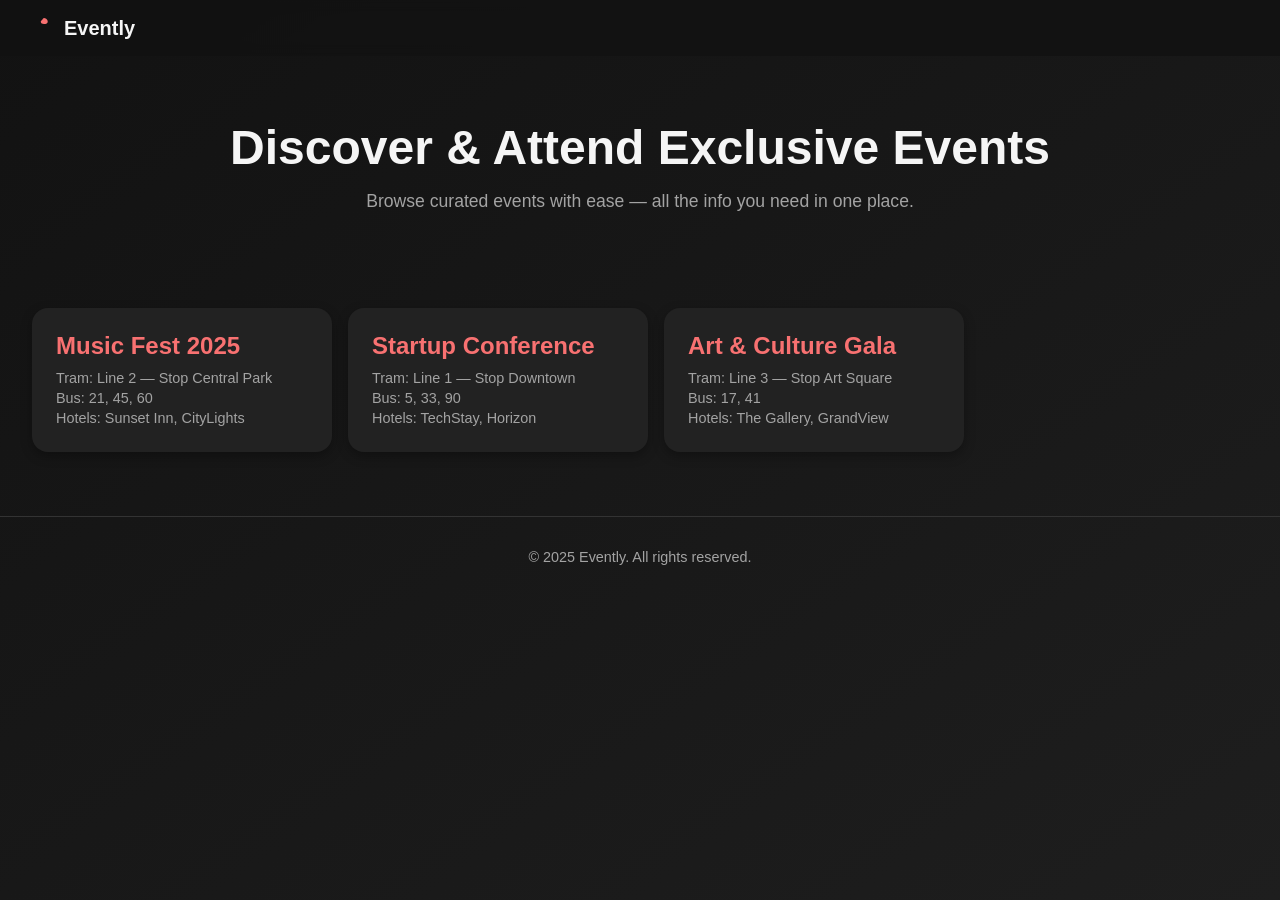
==== commit 58ce3bc8: "test modif" ====
--- a/index.html
+++ b/index.html
@@ -143,53 +143,73 @@
   <footer>© 2025 Evently. All rights reserved.</footer>
 
   <script>
-    const carousel = document.getElementById('carousel');
-    const cards = carousel.querySelectorAll('.event-card');
-    const pagination = document.getElementById('pagination');
-    let currentIndex = 0;
-
-    function renderPagination() {
-      pagination.innerHTML = '';
-      const total = cards.length;
-      const range = 1;
-      const start = Math.max(0, currentIndex - range);
-      const end = Math.min(total - 1, currentIndex + range);
-
-      const prevBtn = document.createElement('button');
-      prevBtn.textContent = 'Prev';
-      prevBtn.onclick = () => goToIndex(Math.max(0, currentIndex - 1));
-      pagination.appendChild(prevBtn);
-
-      for (let i = start; i <= end; i++) {
-        const btn = document.createElement('button');
-        btn.textContent = i + 1;
-        if (i === currentIndex) btn.classList.add('active');
-        btn.onclick = () => goToIndex(i);
+  const carousel = document.getElementById("carousel");
+  const pagination = document.getElementById("pagination");
+
+  let currentPage = 1;
+  const pageSize = 8;
+  let totalPages = 1;
+
+  async function loadEvents(page = 1) {
+    const res = await fetch(`/events?page=${page}&size=${pageSize}`);
+    const data = await res.json();
+
+    const events = data.events;
+    totalPages = data.pages;
+    currentPage = data.page;
+
+    renderEvents(events);
+    renderPagination();
+  }
+
+  function renderEvents(events) {
+    carousel.innerHTML = "";
+
+    events.forEach(event => {
+      const card = document.createElement("div");
+      card.className = "event-card";
+      card.innerHTML = `
+        <h2>${event.name}</h2>
+        <p><strong>Date:</strong> ${event.date || "Unknown"}</p>
+        <p><strong>Location:</strong> ${event.location || "Unknown"}</p>
+        <p>${event.description?.slice(0, 120) || ""}...</p>
+        <a href="${event.url}" target="_blank" style="color: var(--accent);">More Info</a>
+      `;
+      carousel.appendChild(card);
+    });
+  }
+
+  function renderPagination() {
+    pagination.innerHTML = "";
+
+    const prev = document.createElement("button");
+    prev.textContent = "Prev";
+    prev.onclick = () => {
+      if (currentPage > 1) loadEvents(currentPage - 1);
+    };
+    pagination.appendChild(prev);
+
+    for (let i = 1; i <= totalPages; i++) {
+      if (Math.abs(i - currentPage) <= 2 || i === 1 || i === totalPages) {
+        const btn = document.createElement("button");
+        btn.textContent = i;
+        if (i === currentPage) btn.classList.add("active");
+        btn.onclick = () => loadEvents(i);
         pagination.appendChild(btn);
       }
-
-      const nextBtn = document.createElement('button');
-      nextBtn.textContent = 'Next';
-      nextBtn.onclick = () => goToIndex(Math.min(total - 1, currentIndex + 1));
-      pagination.appendChild(nextBtn);
-    }
-
-    function goToIndex(i) {
-      currentIndex = i;
-      const card = cards[i];
-      carousel.scrollTo({ left: card.offsetLeft - carousel.offsetLeft, behavior: 'smooth' });
-      renderPagination();
-    }
-
-    carousel.addEventListener('scroll', () => {
-      let index = Math.round(carousel.scrollLeft / (cards[0].offsetWidth + 16));
-      if (index !== currentIndex) {
-        currentIndex = index;
-        renderPagination();
-      }
-    });
-
-    renderPagination();
+    }
+
+    const next = document.createElement("button");
+    next.textContent = "Next";
+    next.onclick = () => {
+      if (currentPage < totalPages) loadEvents(currentPage + 1);
+    };
+    pagination.appendChild(next);
+  }
+
+  loadEvents(1);
+</script>
+
   </script>
 </body>
 </html>
